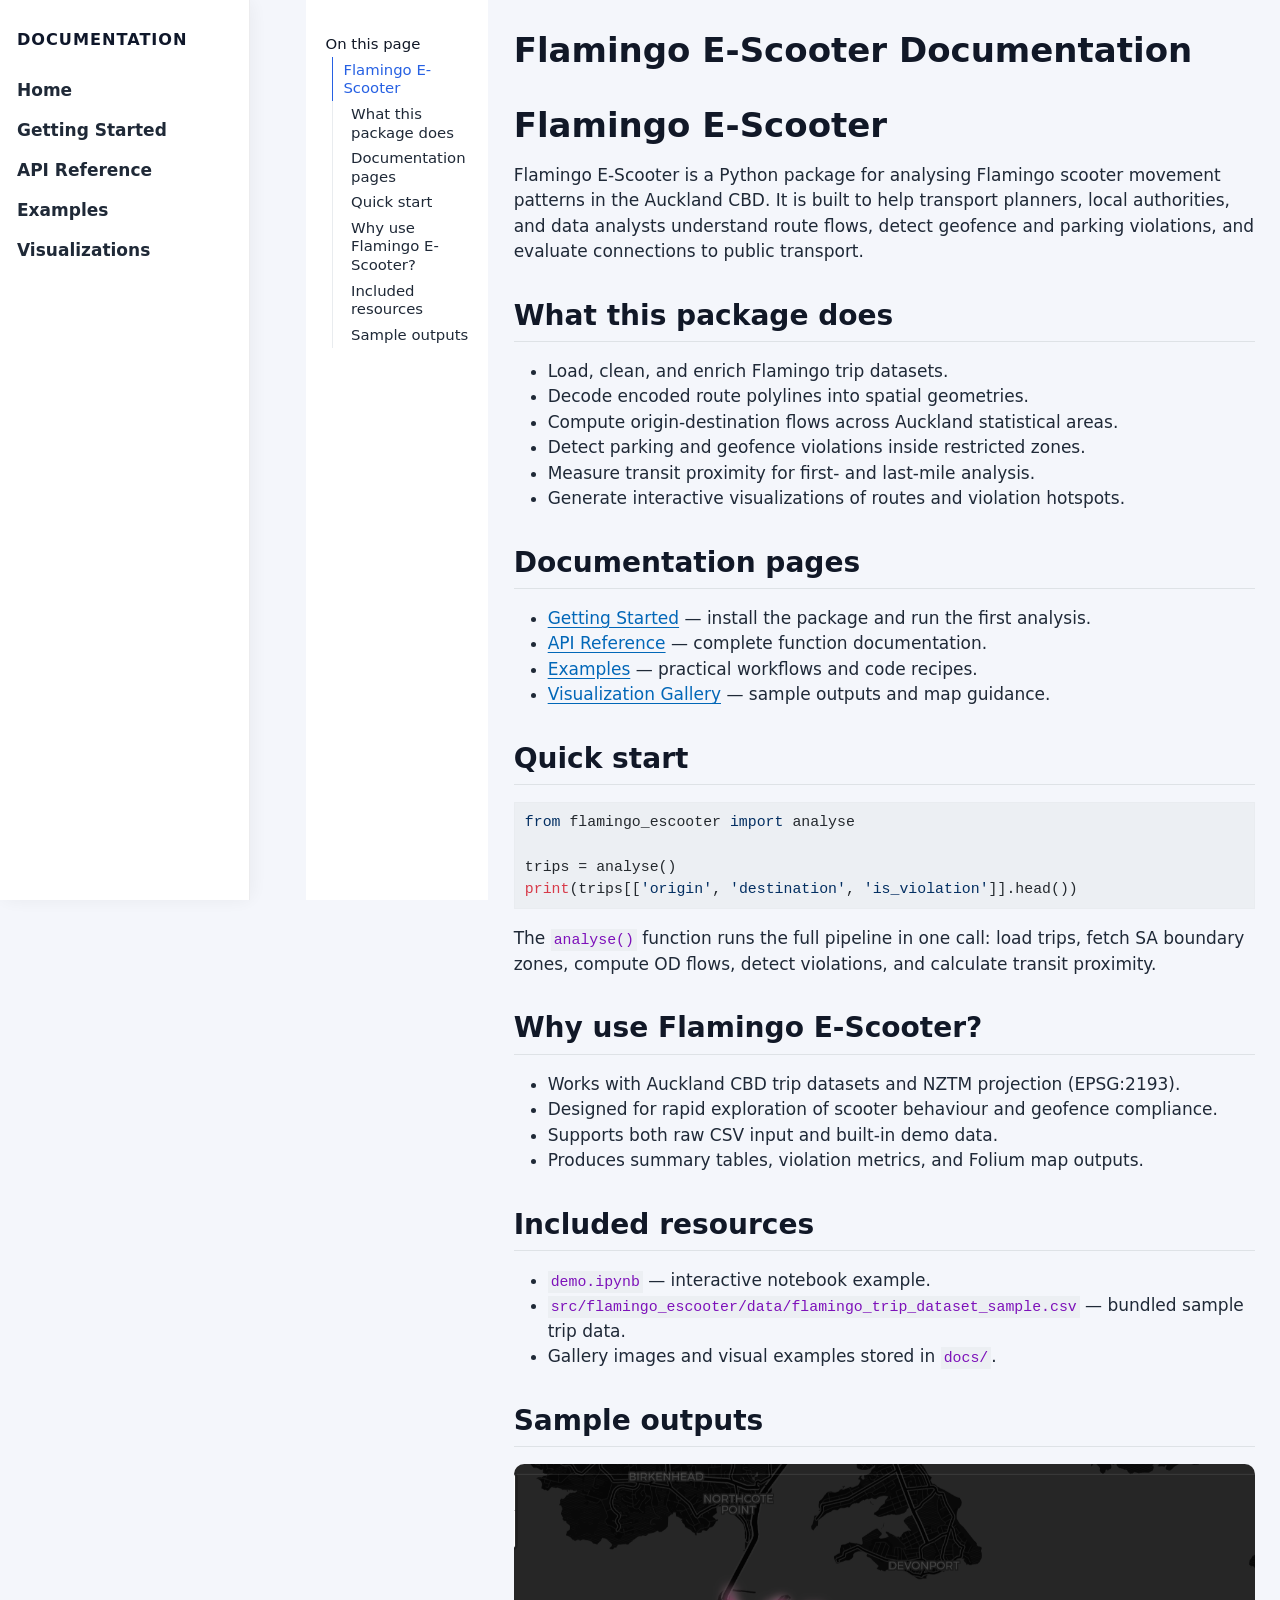
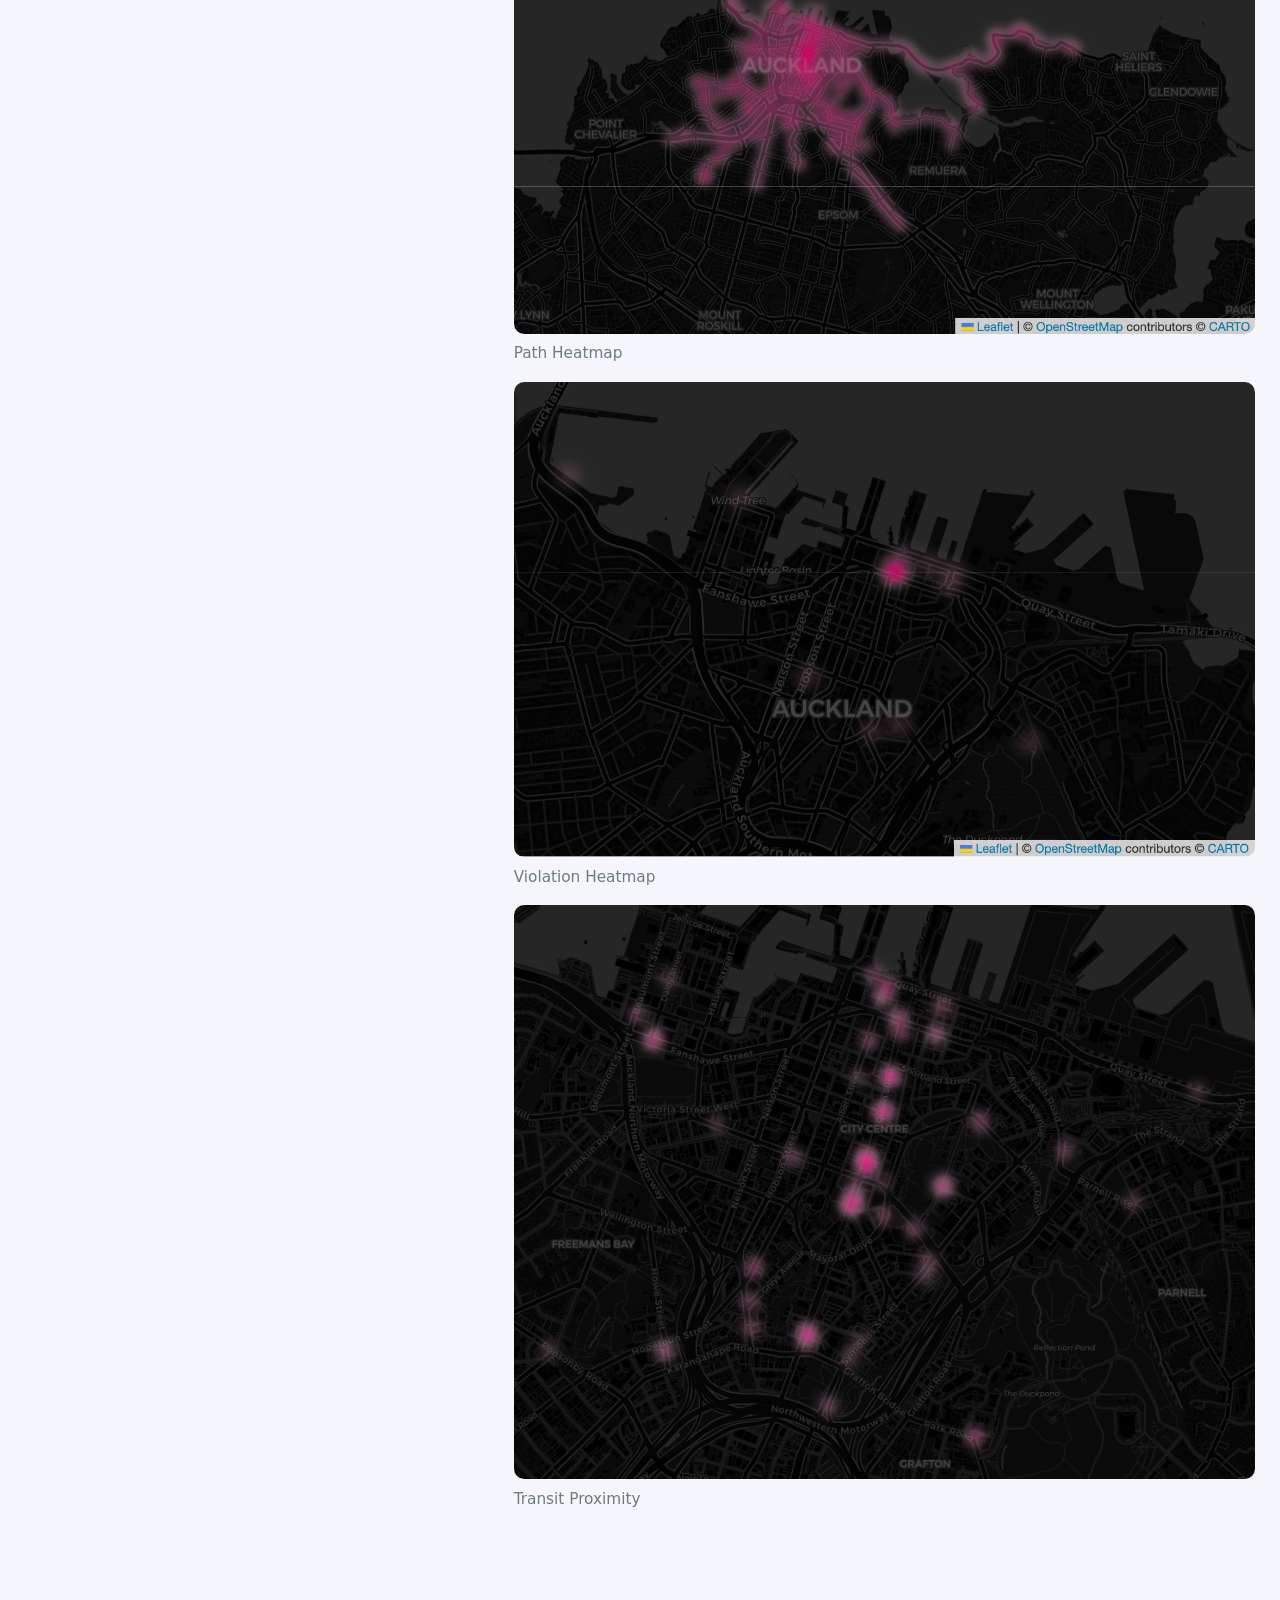
==== docs/index.html @ fb061e35 "GitHub Repo Page Update #2" ====
<!DOCTYPE html>
<html xmlns="http://www.w3.org/1999/xhtml" lang="en" xml:lang="en"><head>

<meta charset="utf-8">
<meta name="generator" content="quarto-1.9.27">

<meta name="viewport" content="width=device-width, initial-scale=1.0, user-scalable=yes">


<title>Flamingo E-Scooter Documentation – Flamingo E-Scooter</title>
<style>
/* Default styles provided by pandoc.
** See https://pandoc.org/MANUAL.html#variables-for-html for config info.
*/
code{white-space: pre-wrap;}
span.smallcaps{font-variant: small-caps;}
div.columns{display: flex; gap: min(4vw, 1.5em);}
div.column{flex: auto; overflow-x: auto;}
div.hanging-indent{margin-left: 1.5em; text-indent: -1.5em;}
ul.task-list{list-style: none;}
ul.task-list li input[type="checkbox"] {
  width: 0.8em;
  margin: 0 0.8em 0.2em -1em; /* quarto-specific, see https://github.com/quarto-dev/quarto-cli/issues/4556 */ 
  vertical-align: middle;
}
/* CSS for syntax highlighting */
html { -webkit-text-size-adjust: 100%; }
pre > code.sourceCode { white-space: pre; position: relative; }
pre > code.sourceCode > span { display: inline-block; line-height: 1.25; }
pre > code.sourceCode > span:empty { height: 1.2em; }
.sourceCode { overflow: visible; }
code.sourceCode > span { color: inherit; text-decoration: inherit; }
div.sourceCode { margin: 1em 0; }
pre.sourceCode { margin: 0; }
@media screen {
div.sourceCode { overflow: auto; }
}
@media print {
pre > code.sourceCode { white-space: pre-wrap; }
pre > code.sourceCode > span { text-indent: -5em; padding-left: 5em; }
}
pre.numberSource code
  { counter-reset: source-line 0; }
pre.numberSource code > span
  { position: relative; left: -4em; counter-increment: source-line; }
pre.numberSource code > span > a:first-child::before
  { content: counter(source-line);
    position: relative; left: -1em; text-align: right; vertical-align: baseline;
    border: none; display: inline-block;
    -webkit-touch-callout: none; -webkit-user-select: none;
    -khtml-user-select: none; -moz-user-select: none;
    -ms-user-select: none; user-select: none;
    padding: 0 4px; width: 4em;
  }
pre.numberSource { margin-left: 3em;  padding-left: 4px; }
div.sourceCode
  {   }
@media screen {
pre > code.sourceCode > span > a:first-child::before { text-decoration: underline; }
}
</style>


<script src="site_libs/quarto-nav/quarto-nav.js"></script>
<script src="site_libs/clipboard/clipboard.min.js"></script>
<script src="site_libs/quarto-search/autocomplete.umd.js"></script>
<script src="site_libs/quarto-search/fuse.min.js"></script>
<script src="site_libs/quarto-search/quarto-search.js"></script>
<meta name="quarto:offset" content="./">
<script src="site_libs/quarto-html/quarto.js" type="module"></script>
<script src="site_libs/quarto-html/tabsets/tabsets.js" type="module"></script>
<script src="site_libs/quarto-html/popper.min.js"></script>
<script src="site_libs/quarto-html/tippy.umd.min.js"></script>
<script src="site_libs/quarto-html/anchor.min.js"></script>
<link href="site_libs/quarto-html/tippy.css" rel="stylesheet">
<link href="site_libs/quarto-html/quarto-syntax-highlighting-67e1af7abdb15bd5a2919d83736f6706.css" rel="stylesheet" id="quarto-text-highlighting-styles">
<script src="site_libs/bootstrap/bootstrap.min.js"></script>
<link href="site_libs/bootstrap/bootstrap-icons.css" rel="stylesheet">
<link href="site_libs/bootstrap/bootstrap-09bcd2438ddda8166a810b4ec224e0a2.min.css" rel="stylesheet" append-hash="true" id="quarto-bootstrap" data-mode="light">
<script id="quarto-search-options" type="application/json">{
  "location": "sidebar",
  "copy-button": false,
  "collapse-after": 3,
  "panel-placement": "start",
  "type": "textbox",
  "limit": 50,
  "keyboard-shortcut": [
    "f",
    "/",
    "s"
  ],
  "show-item-context": false,
  "language": {
    "search-no-results-text": "No results",
    "search-matching-documents-text": "matching documents",
    "search-copy-link-title": "Copy link to search",
    "search-hide-matches-text": "Hide additional matches",
    "search-more-match-text": "more match in this document",
    "search-more-matches-text": "more matches in this document",
    "search-clear-button-title": "Clear",
    "search-text-placeholder": "",
    "search-detached-cancel-button-title": "Cancel",
    "search-submit-button-title": "Submit",
    "search-label": "Search"
  }
}</script>


<link rel="stylesheet" href="styles.css">
</head>

<body class="floating quarto-light">

<div id="quarto-search-results"></div>
<!-- content -->
<div id="quarto-content" class="quarto-container page-columns page-rows-contents page-layout-full">
<!-- sidebar -->
  <nav id="quarto-sidebar" class="sidebar collapse collapse-horizontal quarto-sidebar-collapse-item sidebar-navigation floating overflow-auto">
    <nav id="TOC" role="doc-toc" class="toc-active">
    <h2 id="toc-title">On this page</h2>
   
  <ul class="collapse">
  <li><a href="#flamingo-e-scooter" id="toc-flamingo-e-scooter" class="nav-link active" data-scroll-target="#flamingo-e-scooter">Flamingo E-Scooter</a>
  <ul class="collapse">
  <li><a href="#what-this-package-does" id="toc-what-this-package-does" class="nav-link" data-scroll-target="#what-this-package-does">What this package does</a></li>
  <li><a href="#documentation-pages" id="toc-documentation-pages" class="nav-link" data-scroll-target="#documentation-pages">Documentation pages</a></li>
  <li><a href="#quick-start" id="toc-quick-start" class="nav-link" data-scroll-target="#quick-start">Quick start</a></li>
  <li><a href="#why-use-flamingo-e-scooter" id="toc-why-use-flamingo-e-scooter" class="nav-link" data-scroll-target="#why-use-flamingo-e-scooter">Why use Flamingo E-Scooter?</a></li>
  <li><a href="#included-resources" id="toc-included-resources" class="nav-link" data-scroll-target="#included-resources">Included resources</a></li>
  <li><a href="#sample-outputs" id="toc-sample-outputs" class="nav-link" data-scroll-target="#sample-outputs">Sample outputs</a></li>
  </ul></li>
  </ul>
</nav>
</nav>
<div id="quarto-sidebar-glass" class="quarto-sidebar-collapse-item" data-bs-toggle="collapse" data-bs-target=".quarto-sidebar-collapse-item"></div>
<!-- margin-sidebar -->
    <div id="quarto-margin-sidebar" class="sidebar margin-sidebar zindex-bottom">
    </div>
<!-- main -->
<main class="content column-page-right" id="quarto-document-content">
<div id="site-sidebar" class="site-sidebar">
  <div class="sidebar-inner">
    <div class="sidebar-title">Documentation</div>
    <nav aria-label="Site navigation">
      <ul>
        <li><a href="index.html">Home</a></li>
        <li><a href="getting-started.html">Getting Started</a></li>
        <li><a href="api-reference.html">API Reference</a></li>
        <li><a href="examples.html">Examples</a></li>
        <li><a href="visualizations.html">Visualizations</a></li>
      </ul>
    </nav>
  </div>
</div>

<header id="title-block-header" class="quarto-title-block default">
<div class="quarto-title">
<h1 class="title">Flamingo E-Scooter Documentation</h1>
</div>



<div class="quarto-title-meta column-page-right">

    
  
    
  </div>
  


</header>


<section id="flamingo-e-scooter" class="level1">
<h1>Flamingo E-Scooter</h1>
<p>Flamingo E-Scooter is a Python package for analysing Flamingo scooter movement patterns in the Auckland CBD. It is built to help transport planners, local authorities, and data analysts understand route flows, detect geofence and parking violations, and evaluate connections to public transport.</p>
<section id="what-this-package-does" class="level2">
<h2 class="anchored" data-anchor-id="what-this-package-does">What this package does</h2>
<ul>
<li>Load, clean, and enrich Flamingo trip datasets.</li>
<li>Decode encoded route polylines into spatial geometries.</li>
<li>Compute origin-destination flows across Auckland statistical areas.</li>
<li>Detect parking and geofence violations inside restricted zones.</li>
<li>Measure transit proximity for first- and last-mile analysis.</li>
<li>Generate interactive visualizations of routes and violation hotspots.</li>
</ul>
</section>
<section id="documentation-pages" class="level2">
<h2 class="anchored" data-anchor-id="documentation-pages">Documentation pages</h2>
<ul>
<li><a href="./getting-started.html">Getting Started</a> — install the package and run the first analysis.</li>
<li><a href="./api-reference.html">API Reference</a> — complete function documentation.</li>
<li><a href="./examples.html">Examples</a> — practical workflows and code recipes.</li>
<li><a href="./visualizations.html">Visualization Gallery</a> — sample outputs and map guidance.</li>
</ul>
</section>
<section id="quick-start" class="level2">
<h2 class="anchored" data-anchor-id="quick-start">Quick start</h2>
<div class="code-copy-outer-scaffold"><div class="sourceCode" id="cb1"><pre class="sourceCode python code-with-copy"><code class="sourceCode python"><span id="cb1-1"><a href="#cb1-1" aria-hidden="true" tabindex="-1"></a><span class="im">from</span> flamingo_escooter <span class="im">import</span> analyse</span>
<span id="cb1-2"><a href="#cb1-2" aria-hidden="true" tabindex="-1"></a></span>
<span id="cb1-3"><a href="#cb1-3" aria-hidden="true" tabindex="-1"></a>trips <span class="op">=</span> analyse()</span>
<span id="cb1-4"><a href="#cb1-4" aria-hidden="true" tabindex="-1"></a><span class="bu">print</span>(trips[[<span class="st">'origin'</span>, <span class="st">'destination'</span>, <span class="st">'is_violation'</span>]].head())</span></code></pre></div><button title="Copy to Clipboard" class="code-copy-button"><i class="bi"></i></button></div>
<p>The <code>analyse()</code> function runs the full pipeline in one call: load trips, fetch SA boundary zones, compute OD flows, detect violations, and calculate transit proximity.</p>
</section>
<section id="why-use-flamingo-e-scooter" class="level2">
<h2 class="anchored" data-anchor-id="why-use-flamingo-e-scooter">Why use Flamingo E-Scooter?</h2>
<ul>
<li>Works with Auckland CBD trip datasets and NZTM projection (EPSG:2193).</li>
<li>Designed for rapid exploration of scooter behaviour and geofence compliance.</li>
<li>Supports both raw CSV input and built-in demo data.</li>
<li>Produces summary tables, violation metrics, and Folium map outputs.</li>
</ul>
</section>
<section id="included-resources" class="level2">
<h2 class="anchored" data-anchor-id="included-resources">Included resources</h2>
<ul>
<li><code>demo.ipynb</code> — interactive notebook example.</li>
<li><code>src/flamingo_escooter/data/flamingo_trip_dataset_sample.csv</code> — bundled sample trip data.</li>
<li>Gallery images and visual examples stored in <code>docs/</code>.</li>
</ul>
</section>
<section id="sample-outputs" class="level2">
<h2 class="anchored" data-anchor-id="sample-outputs">Sample outputs</h2>
<div class="quarto-figure quarto-figure-center">
<figure class="figure">
<p><img src="path_heatmap.png" class="img-fluid figure-img"></p>
<figcaption>Path Heatmap</figcaption>
</figure>
</div>
<div class="quarto-figure quarto-figure-center">
<figure class="figure">
<p><img src="violation_heatmap.png" class="img-fluid figure-img"></p>
<figcaption>Violation Heatmap</figcaption>
</figure>
</div>
<div class="quarto-figure quarto-figure-center">
<figure class="figure">
<p><img src="transit_heatmap.png" class="img-fluid figure-img"></p>
<figcaption>Transit Proximity</figcaption>
</figure>
</div>


</section>
</section>

</main> <!-- /main -->
<script id="quarto-html-after-body" type="application/javascript">
  window.document.addEventListener("DOMContentLoaded", function (event) {
    const icon = "";
    const anchorJS = new window.AnchorJS();
    anchorJS.options = {
      placement: 'right',
      icon: icon
    };
    anchorJS.add('.anchored');
    const isCodeAnnotation = (el) => {
      for (const clz of el.classList) {
        if (clz.startsWith('code-annotation-')) {                     
          return true;
        }
      }
      return false;
    }
    const onCopySuccess = function(e) {
      // button target
      const button = e.trigger;
      // don't keep focus
      button.blur();
      // flash "checked"
      button.classList.add('code-copy-button-checked');
      var currentTitle = button.getAttribute("title");
      button.setAttribute("title", "Copied!");
      let tooltip;
      if (window.bootstrap) {
        button.setAttribute("data-bs-toggle", "tooltip");
        button.setAttribute("data-bs-placement", "left");
        button.setAttribute("data-bs-title", "Copied!");
        tooltip = new bootstrap.Tooltip(button, 
          { trigger: "manual", 
            customClass: "code-copy-button-tooltip",
            offset: [0, -8]});
        tooltip.show();    
      }
      setTimeout(function() {
        if (tooltip) {
          tooltip.hide();
          button.removeAttribute("data-bs-title");
          button.removeAttribute("data-bs-toggle");
          button.removeAttribute("data-bs-placement");
        }
        button.setAttribute("title", currentTitle);
        button.classList.remove('code-copy-button-checked');
      }, 1000);
      // clear code selection
      e.clearSelection();
    }
    const getTextToCopy = function(trigger) {
      const outerScaffold = trigger.parentElement.cloneNode(true);
      const codeEl = outerScaffold.querySelector('code');
      for (const childEl of codeEl.children) {
        if (isCodeAnnotation(childEl)) {
          childEl.remove();
        }
      }
      return codeEl.innerText;
    }
    const clipboard = new window.ClipboardJS('.code-copy-button:not([data-in-quarto-modal])', {
      text: getTextToCopy
    });
    clipboard.on('success', onCopySuccess);
    if (window.document.getElementById('quarto-embedded-source-code-modal')) {
      const clipboardModal = new window.ClipboardJS('.code-copy-button[data-in-quarto-modal]', {
        text: getTextToCopy,
        container: window.document.getElementById('quarto-embedded-source-code-modal')
      });
      clipboardModal.on('success', onCopySuccess);
    }
      var localhostRegex = new RegExp(/^(?:http|https):\/\/localhost\:?[0-9]*\//);
      var mailtoRegex = new RegExp(/^mailto:/);
        var filterRegex = new RegExp('/' + window.location.host + '/');
      var isInternal = (href) => {
          return filterRegex.test(href) || localhostRegex.test(href) || mailtoRegex.test(href);
      }
      // Inspect non-navigation links and adorn them if external
     var links = window.document.querySelectorAll('a[href]:not(.nav-link):not(.navbar-brand):not(.toc-action):not(.sidebar-link):not(.sidebar-item-toggle):not(.pagination-link):not(.no-external):not([aria-hidden]):not(.dropdown-item):not(.quarto-navigation-tool):not(.about-link)');
      for (var i=0; i<links.length; i++) {
        const link = links[i];
        if (!isInternal(link.href)) {
          // undo the damage that might have been done by quarto-nav.js in the case of
          // links that we want to consider external
          if (link.dataset.originalHref !== undefined) {
            link.href = link.dataset.originalHref;
          }
        }
      }
    function tippyHover(el, contentFn, onTriggerFn, onUntriggerFn) {
      const config = {
        allowHTML: true,
        maxWidth: 500,
        delay: 100,
        arrow: false,
        appendTo: function(el) {
            return el.parentElement;
        },
        interactive: true,
        interactiveBorder: 10,
        theme: 'quarto',
        placement: 'bottom-start',
      };
      if (contentFn) {
        config.content = contentFn;
      }
      if (onTriggerFn) {
        config.onTrigger = onTriggerFn;
      }
      if (onUntriggerFn) {
        config.onUntrigger = onUntriggerFn;
      }
      window.tippy(el, config); 
    }
    const noterefs = window.document.querySelectorAll('a[role="doc-noteref"]');
    for (var i=0; i<noterefs.length; i++) {
      const ref = noterefs[i];
      tippyHover(ref, function() {
        // use id or data attribute instead here
        let href = ref.getAttribute('data-footnote-href') || ref.getAttribute('href');
        try { href = new URL(href).hash; } catch {}
        const id = href.replace(/^#\/?/, "");
        const note = window.document.getElementById(id);
        if (note) {
          return note.innerHTML;
        } else {
          return "";
        }
      });
    }
    const xrefs = window.document.querySelectorAll('a.quarto-xref');
    const processXRef = (id, note) => {
      // Strip column container classes
      const stripColumnClz = (el) => {
        el.classList.remove("page-full", "page-columns");
        if (el.children) {
          for (const child of el.children) {
            stripColumnClz(child);
          }
        }
      }
      stripColumnClz(note)
      if (id === null || id.startsWith('sec-')) {
        // Special case sections, only their first couple elements
        const container = document.createElement("div");
        if (note.children && note.children.length > 2) {
          container.appendChild(note.children[0].cloneNode(true));
          for (let i = 1; i < note.children.length; i++) {
            const child = note.children[i];
            if (child.tagName === "P" && child.innerText === "") {
              continue;
            } else {
              container.appendChild(child.cloneNode(true));
              break;
            }
          }
          if (window.Quarto?.typesetMath) {
            window.Quarto.typesetMath(container);
          }
          return container.innerHTML
        } else {
          if (window.Quarto?.typesetMath) {
            window.Quarto.typesetMath(note);
          }
          return note.innerHTML;
        }
      } else {
        // Remove any anchor links if they are present
        const anchorLink = note.querySelector('a.anchorjs-link');
        if (anchorLink) {
          anchorLink.remove();
        }
        if (window.Quarto?.typesetMath) {
          window.Quarto.typesetMath(note);
        }
        if (note.classList.contains("callout")) {
          return note.outerHTML;
        } else {
          return note.innerHTML;
        }
      }
    }
    for (var i=0; i<xrefs.length; i++) {
      const xref = xrefs[i];
      tippyHover(xref, undefined, function(instance) {
        instance.disable();
        let url = xref.getAttribute('href');
        let hash = undefined; 
        if (url.startsWith('#')) {
          hash = url;
        } else {
          try { hash = new URL(url).hash; } catch {}
        }
        if (hash) {
          const id = hash.replace(/^#\/?/, "");
          const note = window.document.getElementById(id);
          if (note !== null) {
            try {
              const html = processXRef(id, note.cloneNode(true));
              instance.setContent(html);
            } finally {
              instance.enable();
              instance.show();
            }
          } else {
            // See if we can fetch this
            fetch(url.split('#')[0])
            .then(res => res.text())
            .then(html => {
              const parser = new DOMParser();
              const htmlDoc = parser.parseFromString(html, "text/html");
              const note = htmlDoc.getElementById(id);
              if (note !== null) {
                const html = processXRef(id, note);
                instance.setContent(html);
              } 
            }).finally(() => {
              instance.enable();
              instance.show();
            });
          }
        } else {
          // See if we can fetch a full url (with no hash to target)
          // This is a special case and we should probably do some content thinning / targeting
          fetch(url)
          .then(res => res.text())
          .then(html => {
            const parser = new DOMParser();
            const htmlDoc = parser.parseFromString(html, "text/html");
            const note = htmlDoc.querySelector('main.content');
            if (note !== null) {
              // This should only happen for chapter cross references
              // (since there is no id in the URL)
              // remove the first header
              if (note.children.length > 0 && note.children[0].tagName === "HEADER") {
                note.children[0].remove();
              }
              const html = processXRef(null, note);
              instance.setContent(html);
            } 
          }).finally(() => {
            instance.enable();
            instance.show();
          });
        }
      }, function(instance) {
      });
    }
        let selectedAnnoteEl;
        const selectorForAnnotation = ( cell, annotation) => {
          let cellAttr = 'data-code-cell="' + cell + '"';
          let lineAttr = 'data-code-annotation="' +  annotation + '"';
          const selector = 'span[' + cellAttr + '][' + lineAttr + ']';
          return selector;
        }
        const selectCodeLines = (annoteEl) => {
          const doc = window.document;
          const targetCell = annoteEl.getAttribute("data-target-cell");
          const targetAnnotation = annoteEl.getAttribute("data-target-annotation");
          const annoteSpan = window.document.querySelector(selectorForAnnotation(targetCell, targetAnnotation));
          const lines = annoteSpan.getAttribute("data-code-lines").split(",");
          const lineIds = lines.map((line) => {
            return targetCell + "-" + line;
          })
          let top = null;
          let height = null;
          let parent = null;
          if (lineIds.length > 0) {
              //compute the position of the single el (top and bottom and make a div)
              const el = window.document.getElementById(lineIds[0]);
              top = el.offsetTop;
              height = el.offsetHeight;
              parent = el.parentElement.parentElement;
            if (lineIds.length > 1) {
              const lastEl = window.document.getElementById(lineIds[lineIds.length - 1]);
              const bottom = lastEl.offsetTop + lastEl.offsetHeight;
              height = bottom - top;
            }
            if (top !== null && height !== null && parent !== null) {
              // cook up a div (if necessary) and position it 
              let div = window.document.getElementById("code-annotation-line-highlight");
              if (div === null) {
                div = window.document.createElement("div");
                div.setAttribute("id", "code-annotation-line-highlight");
                div.style.position = 'absolute';
                parent.appendChild(div);
              }
              div.style.top = top - 2 + "px";
              div.style.height = height + 4 + "px";
              div.style.left = 0;
              let gutterDiv = window.document.getElementById("code-annotation-line-highlight-gutter");
              if (gutterDiv === null) {
                gutterDiv = window.document.createElement("div");
                gutterDiv.setAttribute("id", "code-annotation-line-highlight-gutter");
                gutterDiv.style.position = 'absolute';
                const codeCell = window.document.getElementById(targetCell);
                const gutter = codeCell.querySelector('.code-annotation-gutter');
                gutter.appendChild(gutterDiv);
              }
              gutterDiv.style.top = top - 2 + "px";
              gutterDiv.style.height = height + 4 + "px";
            }
            selectedAnnoteEl = annoteEl;
          }
        };
        const unselectCodeLines = () => {
          const elementsIds = ["code-annotation-line-highlight", "code-annotation-line-highlight-gutter"];
          elementsIds.forEach((elId) => {
            const div = window.document.getElementById(elId);
            if (div) {
              div.remove();
            }
          });
          selectedAnnoteEl = undefined;
        };
          // Handle positioning of the toggle
      window.addEventListener(
        "resize",
        throttle(() => {
          elRect = undefined;
          if (selectedAnnoteEl) {
            selectCodeLines(selectedAnnoteEl);
          }
        }, 10)
      );
      function throttle(fn, ms) {
      let throttle = false;
      let timer;
        return (...args) => {
          if(!throttle) { // first call gets through
              fn.apply(this, args);
              throttle = true;
          } else { // all the others get throttled
              if(timer) clearTimeout(timer); // cancel #2
              timer = setTimeout(() => {
                fn.apply(this, args);
                timer = throttle = false;
              }, ms);
          }
        };
      }
        // Attach click handler to the DT
        const annoteDls = window.document.querySelectorAll('dt[data-target-cell]');
        for (const annoteDlNode of annoteDls) {
          annoteDlNode.addEventListener('click', (event) => {
            const clickedEl = event.target;
            if (clickedEl !== selectedAnnoteEl) {
              unselectCodeLines();
              const activeEl = window.document.querySelector('dt[data-target-cell].code-annotation-active');
              if (activeEl) {
                activeEl.classList.remove('code-annotation-active');
              }
              selectCodeLines(clickedEl);
              clickedEl.classList.add('code-annotation-active');
            } else {
              // Unselect the line
              unselectCodeLines();
              clickedEl.classList.remove('code-annotation-active');
            }
          });
        }
    const findCites = (el) => {
      const parentEl = el.parentElement;
      if (parentEl) {
        const cites = parentEl.dataset.cites;
        if (cites) {
          return {
            el,
            cites: cites.split(' ')
          };
        } else {
          return findCites(el.parentElement)
        }
      } else {
        return undefined;
      }
    };
    var bibliorefs = window.document.querySelectorAll('a[role="doc-biblioref"]');
    for (var i=0; i<bibliorefs.length; i++) {
      const ref = bibliorefs[i];
      const citeInfo = findCites(ref);
      if (citeInfo) {
        tippyHover(citeInfo.el, function() {
          var popup = window.document.createElement('div');
          citeInfo.cites.forEach(function(cite) {
            var citeDiv = window.document.createElement('div');
            citeDiv.classList.add('hanging-indent');
            citeDiv.classList.add('csl-entry');
            var biblioDiv = window.document.getElementById('ref-' + cite);
            if (biblioDiv) {
              citeDiv.innerHTML = biblioDiv.innerHTML;
            }
            popup.appendChild(citeDiv);
          });
          return popup.innerHTML;
        });
      }
    }
  });
  </script>
</div> <!-- /content -->




</body></html>
---- docs/site_libs/quarto-html/tippy.css ----
.tippy-box[data-animation=fade][data-state=hidden]{opacity:0}[data-tippy-root]{max-width:calc(100vw - 10px)}.tippy-box{position:relative;background-color:#333;color:#fff;border-radius:4px;font-size:14px;line-height:1.4;white-space:normal;outline:0;transition-property:transform,visibility,opacity}.tippy-box[data-placement^=top]>.tippy-arrow{bottom:0}.tippy-box[data-placement^=top]>.tippy-arrow:before{bottom:-7px;left:0;border-width:8px 8px 0;border-top-color:initial;transform-origin:center top}.tippy-box[data-placement^=bottom]>.tippy-arrow{top:0}.tippy-box[data-placement^=bottom]>.tippy-arrow:before{top:-7px;left:0;border-width:0 8px 8px;border-bottom-color:initial;transform-origin:center bottom}.tippy-box[data-placement^=left]>.tippy-arrow{right:0}.tippy-box[data-placement^=left]>.tippy-arrow:before{border-width:8px 0 8px 8px;border-left-color:initial;right:-7px;transform-origin:center left}.tippy-box[data-placement^=right]>.tippy-arrow{left:0}.tippy-box[data-placement^=right]>.tippy-arrow:before{left:-7px;border-width:8px 8px 8px 0;border-right-color:initial;transform-origin:center right}.tippy-box[data-inertia][data-state=visible]{transition-timing-function:cubic-bezier(.54,1.5,.38,1.11)}.tippy-arrow{width:16px;height:16px;color:#333}.tippy-arrow:before{content:"";position:absolute;border-color:transparent;border-style:solid}.tippy-content{position:relative;padding:5px 9px;z-index:1}
---- docs/site_libs/quarto-html/quarto-syntax-highlighting-67e1af7abdb15bd5a2919d83736f6706.css ----
/* quarto syntax highlight colors */
:root {
  --quarto-hl-al-color: #ff5555;
  --quarto-hl-an-color: #6a737d;
  --quarto-hl-at-color: #d73a49;
  --quarto-hl-bn-color: #005cc5;
  --quarto-hl-bu-color: #d73a49;
  --quarto-hl-ch-color: #032f62;
  --quarto-hl-co-color: #6a737d;
  --quarto-hl-cv-color: #6a737d;
  --quarto-hl-cn-color: #005cc5;
  --quarto-hl-cf-color: #d73a49;
  --quarto-hl-dt-color: #d73a49;
  --quarto-hl-dv-color: #005cc5;
  --quarto-hl-do-color: #6a737d;
  --quarto-hl-er-color: #ff5555;
  --quarto-hl-ex-color: #d73a49;
  --quarto-hl-fl-color: #005cc5;
  --quarto-hl-fu-color: #6f42c1;
  --quarto-hl-im-color: #032f62;
  --quarto-hl-in-color: #6a737d;
  --quarto-hl-kw-color: #d73a49;
  --quarto-hl-op-color: #24292e;
  --quarto-hl-pp-color: #d73a49;
  --quarto-hl-re-color: #6a737d;
  --quarto-hl-sc-color: #005cc5;
  --quarto-hl-ss-color: #032f62;
  --quarto-hl-st-color: #032f62;
  --quarto-hl-va-color: #e36209;
  --quarto-hl-vs-color: #032f62;
  --quarto-hl-wa-color: #ff5555;
}

/* other quarto variables */
:root {
  --quarto-font-monospace: SFMono-Regular, Menlo, Monaco, Consolas, "Liberation Mono", "Courier New", monospace;
}

/* syntax highlight based on Pandoc's rules */
pre > code.sourceCode > span {
  color: #24292e;
}

code.sourceCode > span {
  color: #24292e;
}

div.sourceCode,
div.sourceCode pre.sourceCode {
  color: #24292e;
}

/* Normal */
code span {
  color: #24292e;
}

/* Alert */
code span.al {
  font-weight: bold;
  color: #ff5555;
}

/* Annotation */
code span.an {
  color: #6a737d;
}

/* Attribute */
code span.at {
  color: #d73a49;
}

/* BaseN */
code span.bn {
  color: #005cc5;
}

/* BuiltIn */
code span.bu {
  color: #d73a49;
}

/* ControlFlow */
code span.cf {
  color: #d73a49;
}

/* Char */
code span.ch {
  color: #032f62;
}

/* Constant */
code span.cn {
  color: #005cc5;
}

/* Comment */
code span.co {
  color: #6a737d;
}

/* CommentVar */
code span.cv {
  color: #6a737d;
}

/* Documentation */
code span.do {
  color: #6a737d;
}

/* DataType */
code span.dt {
  color: #d73a49;
}

/* DecVal */
code span.dv {
  color: #005cc5;
}

/* Error */
code span.er {
  color: #ff5555;
  text-decoration: underline;
}

/* Extension */
code span.ex {
  font-weight: bold;
  color: #d73a49;
}

/* Float */
code span.fl {
  color: #005cc5;
}

/* Function */
code span.fu {
  color: #6f42c1;
}

/* Import */
code span.im {
  color: #032f62;
}

/* Information */
code span.in {
  color: #6a737d;
}

/* Keyword */
code span.kw {
  color: #d73a49;
}

/* Operator */
code span.op {
  color: #24292e;
}

/* Preprocessor */
code span.pp {
  color: #d73a49;
}

/* RegionMarker */
code span.re {
  color: #6a737d;
}

/* SpecialChar */
code span.sc {
  color: #005cc5;
}

/* SpecialString */
code span.ss {
  color: #032f62;
}

/* String */
code span.st {
  color: #032f62;
}

/* Variable */
code span.va {
  color: #e36209;
}

/* VerbatimString */
code span.vs {
  color: #032f62;
}

/* Warning */
code span.wa {
  color: #ff5555;
}

.prevent-inlining {
  content: "</";
}

/*# sourceMappingURL=3465d8a2a693e21dedde821426afcd97.css.map */
---- docs/styles.css ----
body {
  background: #f4f6fb;
  color: #1f2937;
  font-family: Inter, system-ui, -apple-system, BlinkMacSystemFont, "Segoe UI", sans-serif;
}

.quarto-page {
  max-width: 1100px;
  margin: 0 auto;
}

h1, h2, h3, h4 {
  color: #111827;
}

a {
  color: #0067b8;
}

a:hover {
  color: #004a82;
}

pre, code {
  font-family: ui-monospace, SFMono-Regular, Menlo, Monaco, Consolas, "Liberation Mono", "Courier New", monospace;
}

pre {
  background: rgba(15, 23, 42, 0.06);
  border-radius: 0.6rem;
  padding: 1rem;
}

blockquote {
  border-left: 4px solid #2563eb;
  background: rgba(37, 99, 235, 0.08);
  padding: 1rem 1.25rem;
}

img {
  max-width: 100%;
  border-radius: 0.6rem;
}

#site-sidebar {
  position: fixed;
  top: 0;
  left: 0;
  height: 100vh;
  width: 250px;
  z-index: 1000;
  background: #ffffff;
  border-right: 1px solid rgba(15, 23, 42, 0.08);
  box-shadow: 2px 0 20px rgba(15, 23, 42, 0.06);
  padding: 1.25rem 1rem;
}

.sidebar-inner {
  display: flex;
  flex-direction: column;
  gap: 1rem;
}

.sidebar-title {
  font-size: 0.95rem;
  font-weight: 700;
  letter-spacing: 0.06em;
  text-transform: uppercase;
  color: #0f172a;
}

#site-sidebar nav ul {
  list-style: none;
  padding: 0;
  margin: 0;
}

#site-sidebar nav li {
  margin-bottom: 0.85rem;
}

#site-sidebar nav a {
  display: block;
  color: #1f2937;
  text-decoration: none;
  font-weight: 600;
  transition: color 0.2s ease;
}

#site-sidebar nav a:hover,
#site-sidebar nav a:focus {
  color: #0f5499;
}

#site-sidebar nav a.active,
#site-sidebar nav a.current {
  color: #0f5499;
}

#quarto-content {
  margin-left: 280px;
}

@media (max-width: 1100px) {
  #site-sidebar {
    display: none;
  }

  #quarto-content {
    margin-left: 0;
  }
}

.navbar {
  backdrop-filter: blur(14px);
}

.navbar .nav-link,
.navbar .navbar-brand {
  color: #1f2937;
}

.navbar .nav-link:hover {
  color: #004a82;
}
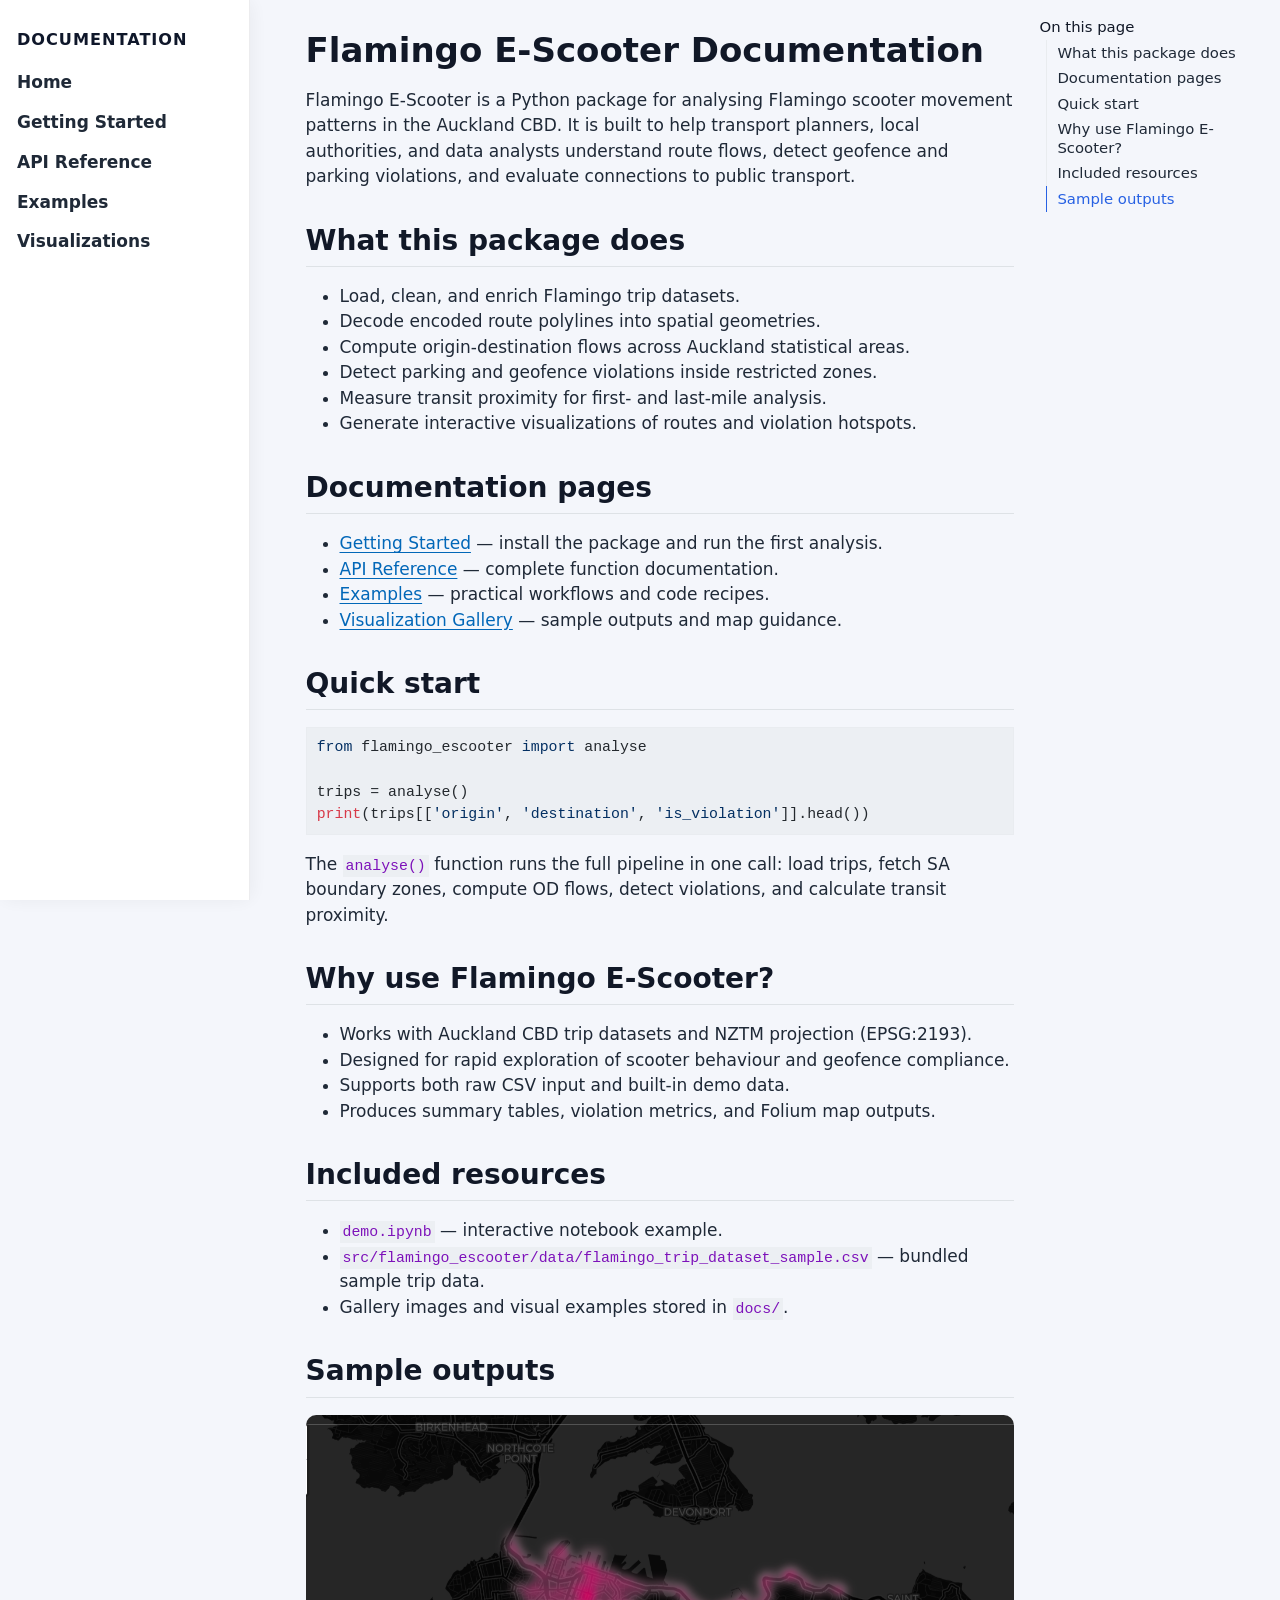
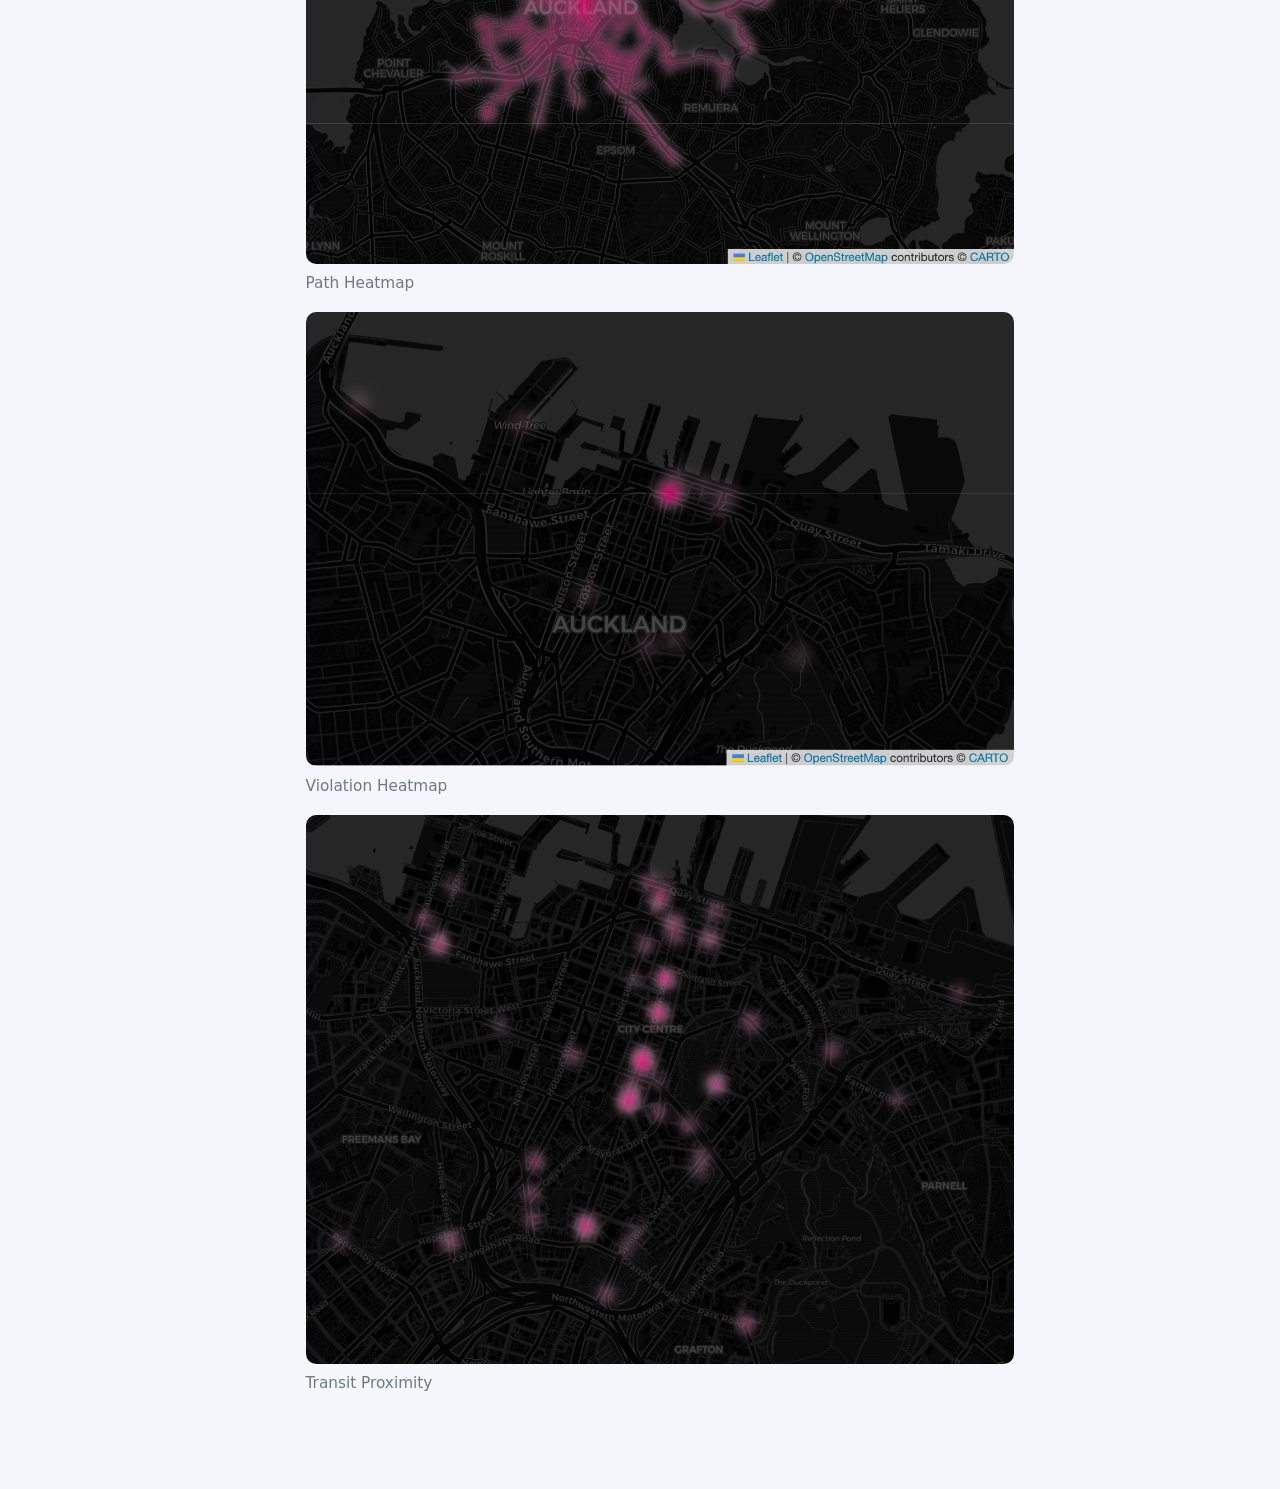
==== commit edd4fd6a: "GitHub Repo Page Update #3" ====
--- a/docs/index.html
+++ b/docs/index.html
@@ -109,35 +109,29 @@
 <link rel="stylesheet" href="styles.css">
 </head>
 
-<body class="floating quarto-light">
+<body class="quarto-light">
 
 <div id="quarto-search-results"></div>
 <!-- content -->
 <div id="quarto-content" class="quarto-container page-columns page-rows-contents page-layout-full">
 <!-- sidebar -->
-  <nav id="quarto-sidebar" class="sidebar collapse collapse-horizontal quarto-sidebar-collapse-item sidebar-navigation floating overflow-auto">
-    <nav id="TOC" role="doc-toc" class="toc-active">
+<!-- margin-sidebar -->
+    <div id="quarto-margin-sidebar" class="sidebar margin-sidebar">
+        <nav id="TOC" role="doc-toc" class="toc-active">
     <h2 id="toc-title">On this page</h2>
    
   <ul class="collapse">
-  <li><a href="#flamingo-e-scooter" id="toc-flamingo-e-scooter" class="nav-link active" data-scroll-target="#flamingo-e-scooter">Flamingo E-Scooter</a>
-  <ul class="collapse">
-  <li><a href="#what-this-package-does" id="toc-what-this-package-does" class="nav-link" data-scroll-target="#what-this-package-does">What this package does</a></li>
+  <li><a href="#what-this-package-does" id="toc-what-this-package-does" class="nav-link active" data-scroll-target="#what-this-package-does">What this package does</a></li>
   <li><a href="#documentation-pages" id="toc-documentation-pages" class="nav-link" data-scroll-target="#documentation-pages">Documentation pages</a></li>
   <li><a href="#quick-start" id="toc-quick-start" class="nav-link" data-scroll-target="#quick-start">Quick start</a></li>
   <li><a href="#why-use-flamingo-e-scooter" id="toc-why-use-flamingo-e-scooter" class="nav-link" data-scroll-target="#why-use-flamingo-e-scooter">Why use Flamingo E-Scooter?</a></li>
   <li><a href="#included-resources" id="toc-included-resources" class="nav-link" data-scroll-target="#included-resources">Included resources</a></li>
   <li><a href="#sample-outputs" id="toc-sample-outputs" class="nav-link" data-scroll-target="#sample-outputs">Sample outputs</a></li>
-  </ul></li>
   </ul>
 </nav>
-</nav>
-<div id="quarto-sidebar-glass" class="quarto-sidebar-collapse-item" data-bs-toggle="collapse" data-bs-target=".quarto-sidebar-collapse-item"></div>
-<!-- margin-sidebar -->
-    <div id="quarto-margin-sidebar" class="sidebar margin-sidebar zindex-bottom">
     </div>
 <!-- main -->
-<main class="content column-page-right" id="quarto-document-content">
+<main class="content column-page-left" id="quarto-document-content">
 <div id="site-sidebar" class="site-sidebar">
   <div class="sidebar-inner">
     <div class="sidebar-title">Documentation</div>
@@ -160,7 +154,7 @@
 
 
 
-<div class="quarto-title-meta column-page-right">
+<div class="quarto-title-meta column-page-left">
 
     
   
@@ -172,8 +166,6 @@
 </header>
 
 
-<section id="flamingo-e-scooter" class="level1">
-<h1>Flamingo E-Scooter</h1>
 <p>Flamingo E-Scooter is a Python package for analysing Flamingo scooter movement patterns in the Auckland CBD. It is built to help transport planners, local authorities, and data analysts understand route flows, detect geofence and parking violations, and evaluate connections to public transport.</p>
 <section id="what-this-package-does" class="level2">
 <h2 class="anchored" data-anchor-id="what-this-package-does">What this package does</h2>
@@ -243,7 +235,6 @@
 
 
 </section>
-</section>
 
 </main> <!-- /main -->
 <script id="quarto-html-after-body" type="application/javascript">
--- a/docs/styles.css
+++ b/docs/styles.css
@@ -58,7 +58,8 @@
 .sidebar-inner {
   display: flex;
   flex-direction: column;
-  gap: 1rem;
+  gap: 0.5rem;
+  justify-content: flex-start;
 }
 
 .sidebar-title {
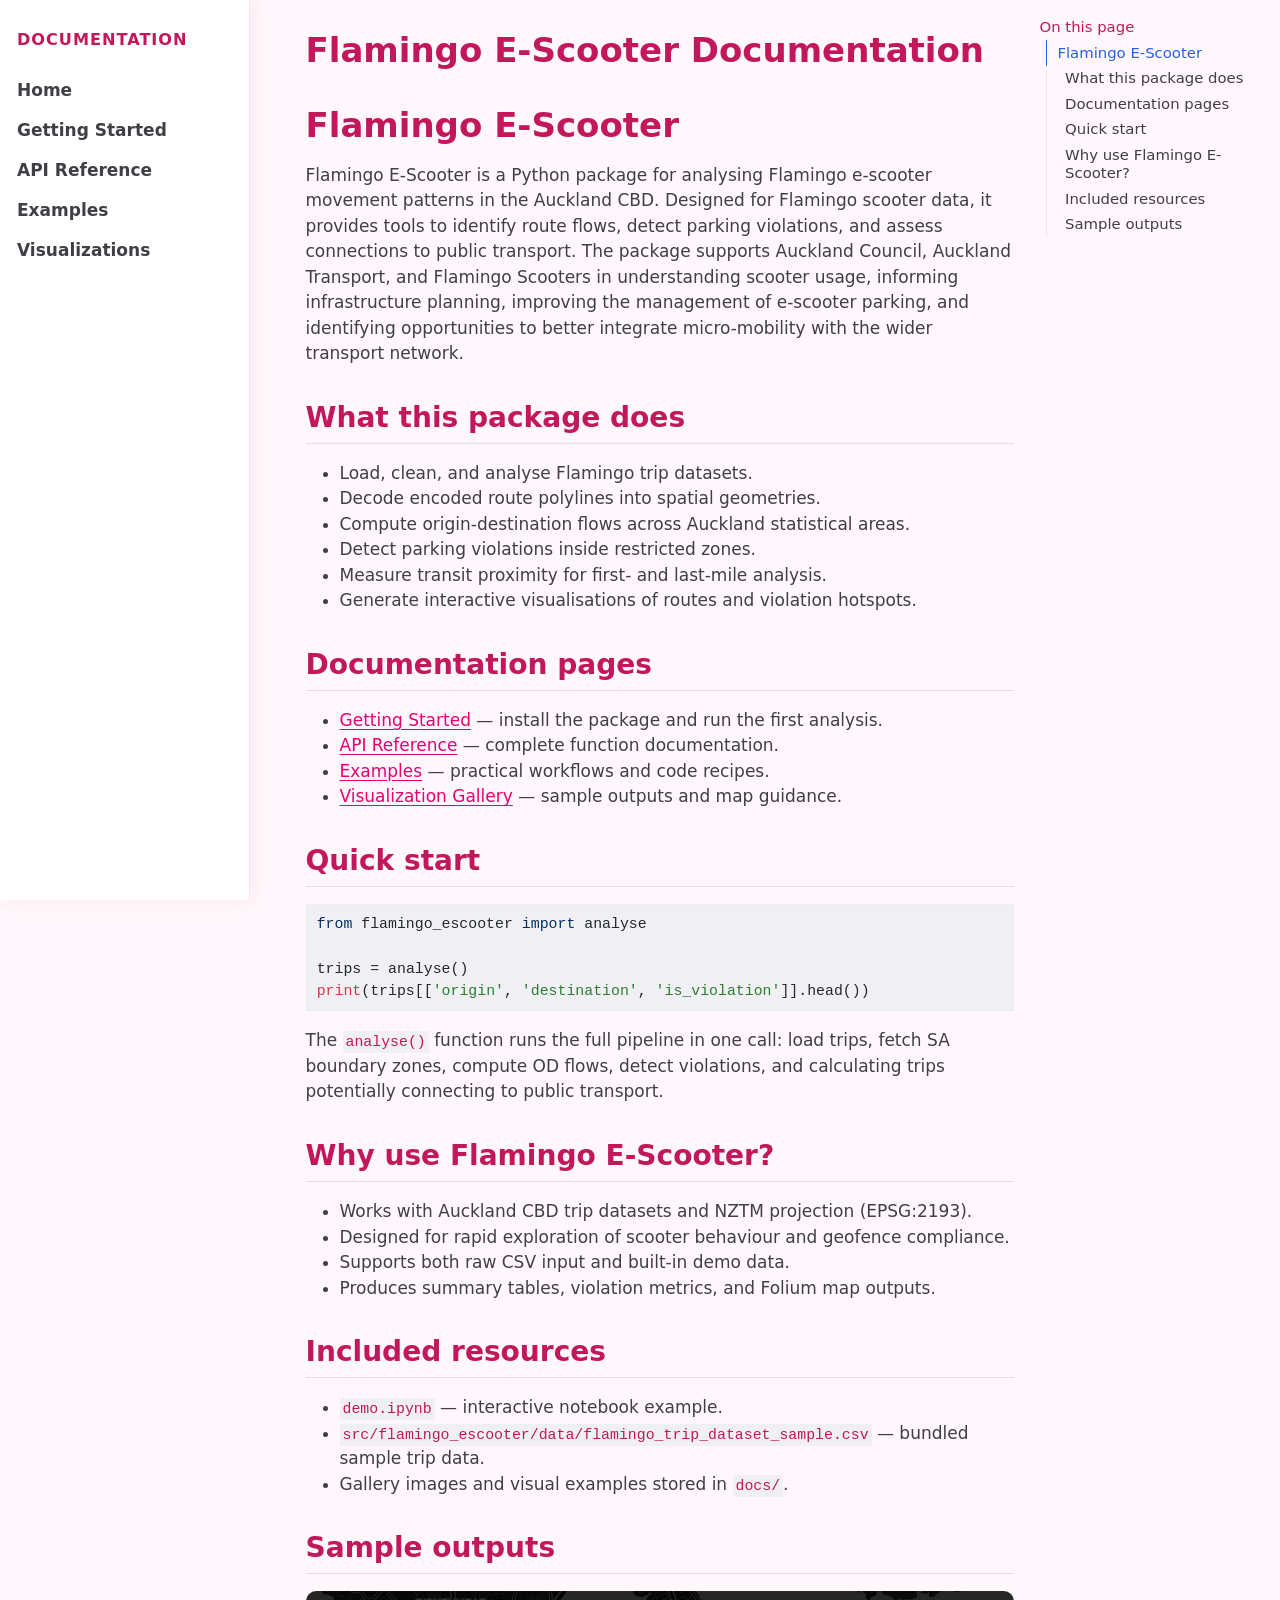
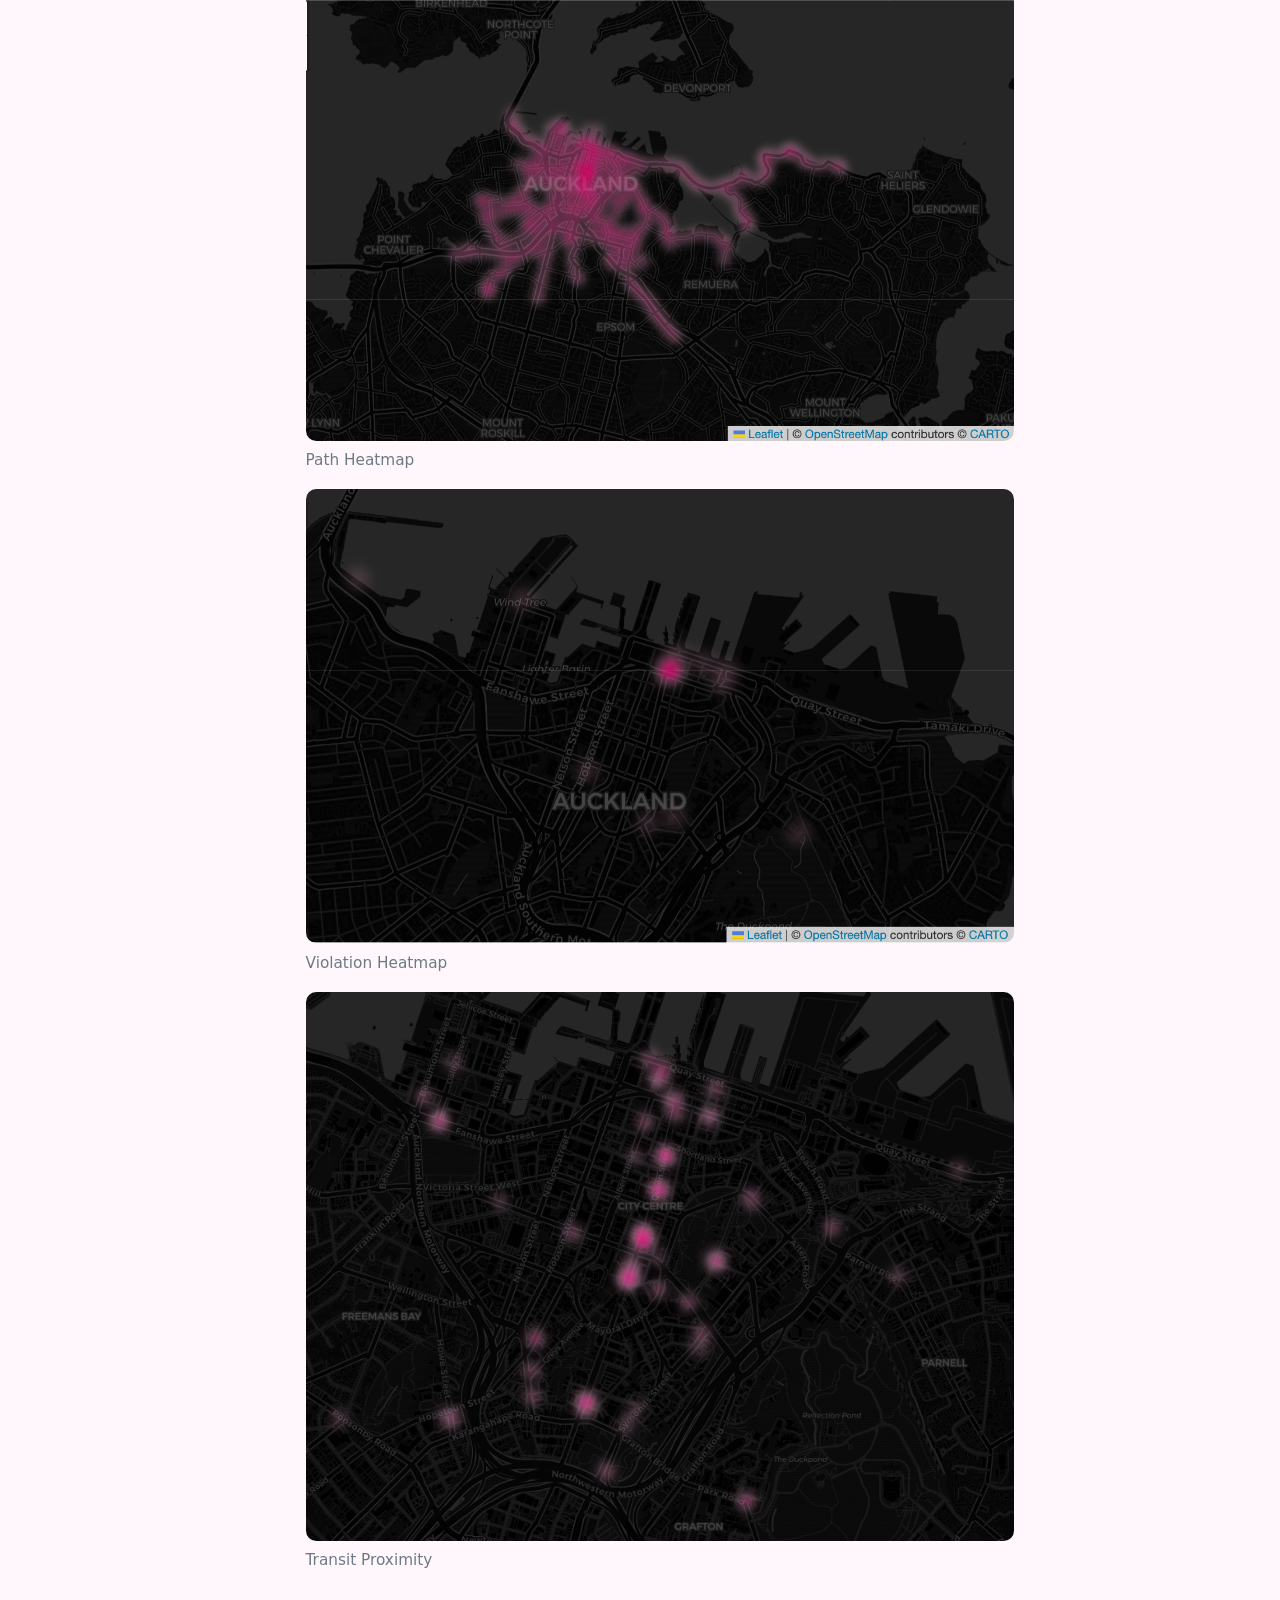
==== commit bac6a769: "update html" ====
--- a/docs/index.html
+++ b/docs/index.html
@@ -2,7 +2,7 @@
 <html xmlns="http://www.w3.org/1999/xhtml" lang="en" xml:lang="en"><head>
 
 <meta charset="utf-8">
-<meta name="generator" content="quarto-1.9.27">
+<meta name="generator" content="quarto-1.9.28">
 
 <meta name="viewport" content="width=device-width, initial-scale=1.0, user-scalable=yes">
 
@@ -73,7 +73,7 @@
 <script src="site_libs/quarto-html/tippy.umd.min.js"></script>
 <script src="site_libs/quarto-html/anchor.min.js"></script>
 <link href="site_libs/quarto-html/tippy.css" rel="stylesheet">
-<link href="site_libs/quarto-html/quarto-syntax-highlighting-67e1af7abdb15bd5a2919d83736f6706.css" rel="stylesheet" id="quarto-text-highlighting-styles">
+<link href="site_libs/quarto-html/quarto-syntax-highlighting-1d541e707deb911ee702dcbe28eecf08.css" rel="stylesheet" id="quarto-text-highlighting-styles">
 <script src="site_libs/bootstrap/bootstrap.min.js"></script>
 <link href="site_libs/bootstrap/bootstrap-icons.css" rel="stylesheet">
 <link href="site_libs/bootstrap/bootstrap-09bcd2438ddda8166a810b4ec224e0a2.min.css" rel="stylesheet" append-hash="true" id="quarto-bootstrap" data-mode="light">
@@ -121,12 +121,15 @@
     <h2 id="toc-title">On this page</h2>
    
   <ul class="collapse">
-  <li><a href="#what-this-package-does" id="toc-what-this-package-does" class="nav-link active" data-scroll-target="#what-this-package-does">What this package does</a></li>
+  <li><a href="#flamingo-e-scooter" id="toc-flamingo-e-scooter" class="nav-link active" data-scroll-target="#flamingo-e-scooter">Flamingo E-Scooter</a>
+  <ul class="collapse">
+  <li><a href="#what-this-package-does" id="toc-what-this-package-does" class="nav-link" data-scroll-target="#what-this-package-does">What this package does</a></li>
   <li><a href="#documentation-pages" id="toc-documentation-pages" class="nav-link" data-scroll-target="#documentation-pages">Documentation pages</a></li>
   <li><a href="#quick-start" id="toc-quick-start" class="nav-link" data-scroll-target="#quick-start">Quick start</a></li>
   <li><a href="#why-use-flamingo-e-scooter" id="toc-why-use-flamingo-e-scooter" class="nav-link" data-scroll-target="#why-use-flamingo-e-scooter">Why use Flamingo E-Scooter?</a></li>
   <li><a href="#included-resources" id="toc-included-resources" class="nav-link" data-scroll-target="#included-resources">Included resources</a></li>
   <li><a href="#sample-outputs" id="toc-sample-outputs" class="nav-link" data-scroll-target="#sample-outputs">Sample outputs</a></li>
+  </ul></li>
   </ul>
 </nav>
     </div>
@@ -166,16 +169,18 @@
 </header>
 
 
-<p>Flamingo E-Scooter is a Python package for analysing Flamingo scooter movement patterns in the Auckland CBD. It is built to help transport planners, local authorities, and data analysts understand route flows, detect geofence and parking violations, and evaluate connections to public transport.</p>
+<section id="flamingo-e-scooter" class="level1">
+<h1>Flamingo E-Scooter</h1>
+<p>Flamingo E-Scooter is a Python package for analysing Flamingo e-scooter movement patterns in the Auckland CBD. Designed for Flamingo scooter data, it provides tools to identify route flows, detect parking violations, and assess connections to public transport. The package supports Auckland Council, Auckland Transport, and Flamingo Scooters in understanding scooter usage, informing infrastructure planning, improving the management of e-scooter parking, and identifying opportunities to better integrate micro-mobility with the wider transport network.</p>
 <section id="what-this-package-does" class="level2">
 <h2 class="anchored" data-anchor-id="what-this-package-does">What this package does</h2>
 <ul>
-<li>Load, clean, and enrich Flamingo trip datasets.</li>
+<li>Load, clean, and analyse Flamingo trip datasets.</li>
 <li>Decode encoded route polylines into spatial geometries.</li>
 <li>Compute origin-destination flows across Auckland statistical areas.</li>
-<li>Detect parking and geofence violations inside restricted zones.</li>
+<li>Detect parking violations inside restricted zones.</li>
 <li>Measure transit proximity for first- and last-mile analysis.</li>
-<li>Generate interactive visualizations of routes and violation hotspots.</li>
+<li>Generate interactive visualisations of routes and violation hotspots.</li>
 </ul>
 </section>
 <section id="documentation-pages" class="level2">
@@ -193,7 +198,7 @@
 <span id="cb1-2"><a href="#cb1-2" aria-hidden="true" tabindex="-1"></a></span>
 <span id="cb1-3"><a href="#cb1-3" aria-hidden="true" tabindex="-1"></a>trips <span class="op">=</span> analyse()</span>
 <span id="cb1-4"><a href="#cb1-4" aria-hidden="true" tabindex="-1"></a><span class="bu">print</span>(trips[[<span class="st">'origin'</span>, <span class="st">'destination'</span>, <span class="st">'is_violation'</span>]].head())</span></code></pre></div><button title="Copy to Clipboard" class="code-copy-button"><i class="bi"></i></button></div>
-<p>The <code>analyse()</code> function runs the full pipeline in one call: load trips, fetch SA boundary zones, compute OD flows, detect violations, and calculate transit proximity.</p>
+<p>The <code>analyse()</code> function runs the full pipeline in one call: load trips, fetch SA boundary zones, compute OD flows, detect violations, and calculating trips potentially connecting to public transport.</p>
 </section>
 <section id="why-use-flamingo-e-scooter" class="level2">
 <h2 class="anchored" data-anchor-id="why-use-flamingo-e-scooter">Why use Flamingo E-Scooter?</h2>
@@ -234,6 +239,7 @@
 </div>
 
 
+</section>
 </section>
 
 </main> <!-- /main -->
--- a/docs/site_libs/quarto-html/quarto-syntax-highlighting-1d541e707deb911ee702dcbe28eecf08.css
+++ b/docs/site_libs/quarto-html/quarto-syntax-highlighting-1d541e707deb911ee702dcbe28eecf08.css
@@ -0,0 +1,210 @@
+/* quarto syntax highlight colors */
+:root {
+  --quarto-hl-al-color: #ff5555;
+  --quarto-hl-an-color: #6a737d;
+  --quarto-hl-at-color: #d73a49;
+  --quarto-hl-bn-color: #005cc5;
+  --quarto-hl-bu-color: #d73a49;
+  --quarto-hl-ch-color: #032f62;
+  --quarto-hl-co-color: #6a737d;
+  --quarto-hl-cv-color: #6a737d;
+  --quarto-hl-cn-color: #005cc5;
+  --quarto-hl-cf-color: #d73a49;
+  --quarto-hl-dt-color: #d73a49;
+  --quarto-hl-dv-color: #005cc5;
+  --quarto-hl-do-color: #6a737d;
+  --quarto-hl-er-color: #ff5555;
+  --quarto-hl-ex-color: #d73a49;
+  --quarto-hl-fl-color: #005cc5;
+  --quarto-hl-fu-color: #6f42c1;
+  --quarto-hl-im-color: #032f62;
+  --quarto-hl-in-color: #6a737d;
+  --quarto-hl-kw-color: #d73a49;
+  --quarto-hl-op-color: #24292e;
+  --quarto-hl-pp-color: #d73a49;
+  --quarto-hl-re-color: #6a737d;
+  --quarto-hl-sc-color: #005cc5;
+  --quarto-hl-ss-color: #032f62;
+  --quarto-hl-st-color: #032f62;
+  --quarto-hl-va-color: #e36209;
+  --quarto-hl-vs-color: #032f62;
+  --quarto-hl-wa-color: #ff5555;
+}
+
+/* other quarto variables */
+:root {
+  --quarto-font-monospace: SFMono-Regular, Menlo, Monaco, Consolas, "Liberation Mono", "Courier New", monospace;
+}
+
+/* syntax highlight based on Pandoc's rules */
+pre > code.sourceCode > span {
+  color: #24292e;
+}
+
+code.sourceCode > span {
+  color: #24292e;
+}
+
+div.sourceCode,
+div.sourceCode pre.sourceCode {
+  color: #24292e;
+}
+
+/* Normal */
+code span {
+  color: #24292e;
+}
+
+/* Alert */
+code span.al {
+  font-weight: bold;
+  color: #ff5555;
+}
+
+/* Annotation */
+code span.an {
+  color: #6a737d;
+}
+
+/* Attribute */
+code span.at {
+  color: #d73a49;
+}
+
+/* BaseN */
+code span.bn {
+  color: #005cc5;
+}
+
+/* BuiltIn */
+code span.bu {
+  color: #d73a49;
+}
+
+/* ControlFlow */
+code span.cf {
+  color: #d73a49;
+}
+
+/* Char */
+code span.ch {
+  color: #032f62;
+}
+
+/* Constant */
+code span.cn {
+  color: #005cc5;
+}
+
+/* Comment */
+code span.co {
+  color: #6a737d;
+}
+
+/* CommentVar */
+code span.cv {
+  color: #6a737d;
+}
+
+/* Documentation */
+code span.do {
+  color: #6a737d;
+}
+
+/* DataType */
+code span.dt {
+  color: #d73a49;
+}
+
+/* DecVal */
+code span.dv {
+  color: #005cc5;
+}
+
+/* Error */
+code span.er {
+  color: #ff5555;
+  text-decoration: underline;
+}
+
+/* Extension */
+code span.ex {
+  font-weight: bold;
+  color: #d73a49;
+}
+
+/* Float */
+code span.fl {
+  color: #005cc5;
+}
+
+/* Function */
+code span.fu {
+  color: #6f42c1;
+}
+
+/* Import */
+code span.im {
+  color: #032f62;
+}
+
+/* Information */
+code span.in {
+  color: #6a737d;
+}
+
+/* Keyword */
+code span.kw {
+  color: #d73a49;
+}
+
+/* Operator */
+code span.op {
+  color: #24292e;
+}
+
+/* Preprocessor */
+code span.pp {
+  color: #d73a49;
+}
+
+/* RegionMarker */
+code span.re {
+  color: #6a737d;
+}
+
+/* SpecialChar */
+code span.sc {
+  color: #005cc5;
+}
+
+/* SpecialString */
+code span.ss {
+  color: #032f62;
+}
+
+/* String */
+code span.st {
+  color: #032f62;
+}
+
+/* Variable */
+code span.va {
+  color: #e36209;
+}
+
+/* VerbatimString */
+code span.vs {
+  color: #032f62;
+}
+
+/* Warning */
+code span.wa {
+  color: #ff5555;
+}
+
+.prevent-inlining {
+  content: "</";
+}
+
+/*# sourceMappingURL=2031ef7bbbc44f290add1ac59a2356b1.css.map */
--- a/docs/styles.css
+++ b/docs/styles.css
@@ -1,6 +1,6 @@
 body {
-  background: #f4f6fb;
-  color: #1f2937;
+  background: #fff7fb;
+  color: #3f3f46;
   font-family: Inter, system-ui, -apple-system, BlinkMacSystemFont, "Segoe UI", sans-serif;
 }
 
@@ -10,30 +10,31 @@
 }
 
 h1, h2, h3, h4 {
-  color: #111827;
+  color: #c2185b;
 }
 
 a {
-  color: #0067b8;
+  color: #e60073;
 }
 
 a:hover {
-  color: #004a82;
+  color: #b30059;
 }
 
 pre, code {
-  font-family: ui-monospace, SFMono-Regular, Menlo, Monaco, Consolas, "Liberation Mono", "Courier New", monospace;
+  font-family: ui-monospace, SFMono-Regular, Menlo, Monaco, Consolas,
+    "Liberation Mono", "Courier New", monospace;
 }
 
 pre {
-  background: rgba(15, 23, 42, 0.06);
+  background: rgba(230, 0, 115, 0.06);
   border-radius: 0.6rem;
   padding: 1rem;
 }
 
 blockquote {
-  border-left: 4px solid #2563eb;
-  background: rgba(37, 99, 235, 0.08);
+  border-left: 4px solid #e60073;
+  background: rgba(230, 0, 115, 0.08);
   padding: 1rem 1.25rem;
 }
 
@@ -50,16 +51,15 @@
   width: 250px;
   z-index: 1000;
   background: #ffffff;
-  border-right: 1px solid rgba(15, 23, 42, 0.08);
-  box-shadow: 2px 0 20px rgba(15, 23, 42, 0.06);
+  border-right: 1px solid rgba(230, 0, 115, 0.12);
+  box-shadow: 2px 0 20px rgba(230, 0, 115, 0.08);
   padding: 1.25rem 1rem;
 }
 
 .sidebar-inner {
   display: flex;
   flex-direction: column;
-  gap: 0.5rem;
-  justify-content: flex-start;
+  gap: 1rem;
 }
 
 .sidebar-title {
@@ -67,7 +67,7 @@
   font-weight: 700;
   letter-spacing: 0.06em;
   text-transform: uppercase;
-  color: #0f172a;
+  color: #c2185b;
 }
 
 #site-sidebar nav ul {
@@ -82,7 +82,7 @@
 
 #site-sidebar nav a {
   display: block;
-  color: #1f2937;
+  color: #3f3f46;
   text-decoration: none;
   font-weight: 600;
   transition: color 0.2s ease;
@@ -90,12 +90,12 @@
 
 #site-sidebar nav a:hover,
 #site-sidebar nav a:focus {
-  color: #0f5499;
+  color: #e60073;
 }
 
 #site-sidebar nav a.active,
 #site-sidebar nav a.current {
-  color: #0f5499;
+  color: #e60073;
 }
 
 #quarto-content {
@@ -118,9 +118,42 @@
 
 .navbar .nav-link,
 .navbar .navbar-brand {
-  color: #1f2937;
+  color: #3f3f46;
 }
 
 .navbar .nav-link:hover {
-  color: #004a82;
+  color: #e60073;
 }
+
+/* Inline code */
+code {
+  color: #c2185b;
+}
+
+/* Code blocks background */
+pre {
+  background: #fff0f7;
+  border: 1px solid #ffd6eb;
+}
+
+/* Python keywords */
+.kw {
+  color: #e60073 !important;
+  font-weight: 600;
+}
+
+/* Function names */
+.fu {
+  color: #c2185b !important;
+}
+
+/* Strings */
+.st {
+  color: #2e7d32 !important;
+}
+
+/* Numbers */
+.dv,
+.fl {
+  color: #ef6c00 !important;
+}
